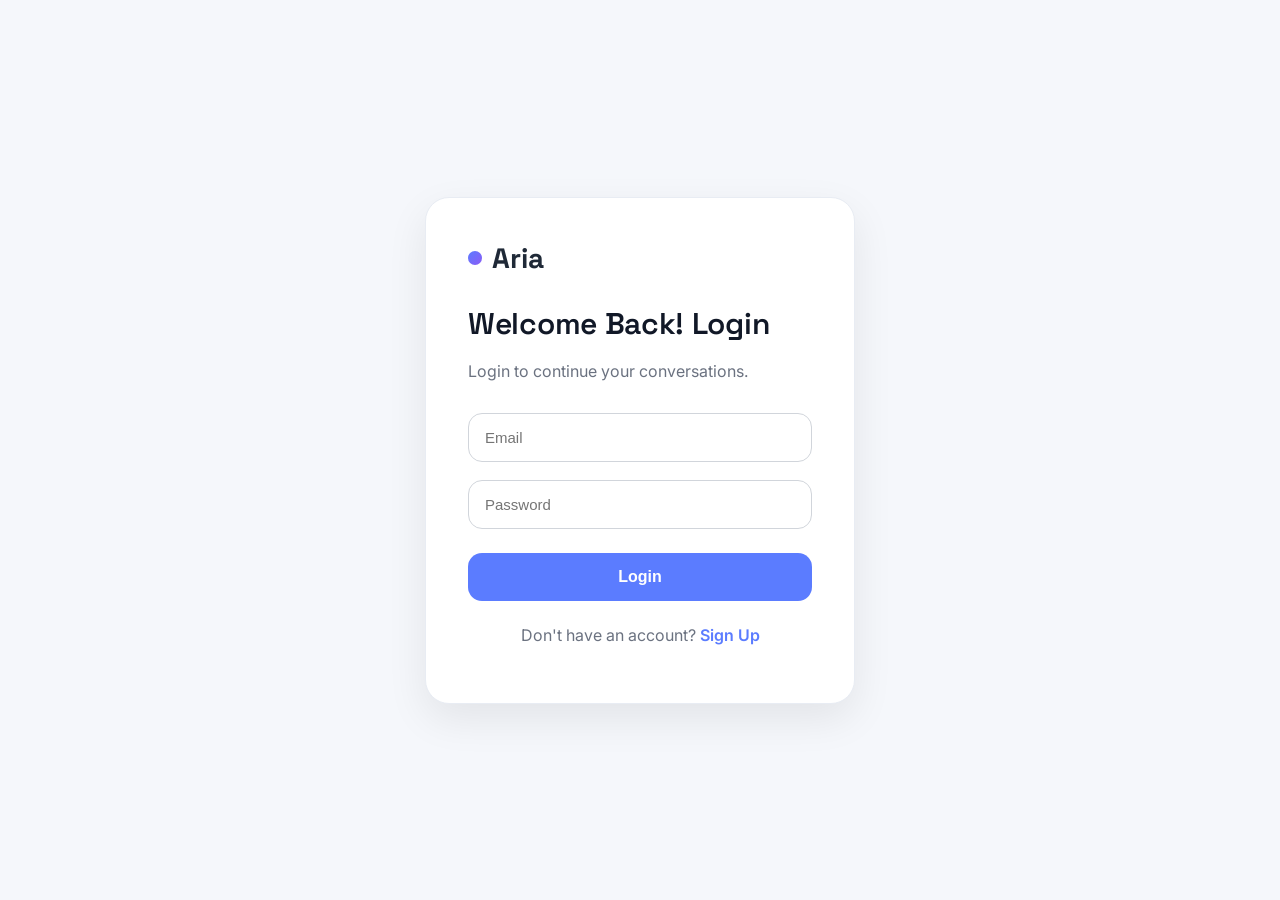
==== frontend/login.html @ 50d0b76b "Initial commit - Aria AI Chatbot" ====
<!DOCTYPE html>
<html lang="en">
<head>
    <meta charset="UTF-8">
    <meta name="viewport" content="width=device-width, initial-scale=1.0">
    <title>Aria - Login</title>

    <link rel="preconnect" href="https://fonts.googleapis.com">
    <link href="https://fonts.googleapis.com/css2?family=Fraunces:opsz,wght@9..144,500;9..144,600&family=Space+Grotesk:wght@500;600;700&family=Inter:wght@400;500;600&display=swap" rel="stylesheet">

    <link rel="stylesheet" href="style.css">
</head>

<body>

<div class="auth-page">

    <div class="auth-card">

        <div class="logo">
            <div class="mark"></div>
            <span>Aria</span>
        </div>

        <h1>Welcome Back! Login</h1>

        <p class="subtitle">
            Login to continue your conversations.
        </p>

        <form id="loginForm">

            <input
                type="email"
                id="email"
                placeholder="Email"
                required
            >

            <input
                type="password"
                id="password"
                placeholder="Password"
                required
            >

            <button
                type="submit"
                id="loginBtn"
                class="auth-btn"
            >
                Login
            </button>

        </form>

        <p class="auth-switch">

            Don't have an account?

            <a href="signup.html">
                Sign Up
            </a>

        </p>

    </div>

</div>

<script src="login.js"></script>

</body>
</html>
---- frontend/style.css ----
:root{
  --bg: #FAFAF6;
  --panel: #F1EFE7;
  --ink: #201F1C;
  --ink-soft: #6B6A63;
  --accent: #4A3AFF;
  --accent-soft: #ECE9FF;
  --sage: #7C9473;
  --border: #E4E1D6;
  --white: #FFFFFF;
  --radius-lg: 20px;
  --radius-md: 14px;
  --radius-sm: 9px;
  --shadow: 0 1px 2px rgba(32,31,28,0.04), 0 8px 24px rgba(32,31,28,0.06);
}
*{ box-sizing: border-box; }
html,body{ margin:0; height:100%; }
body{
  font-family:'Inter', sans-serif;
  background: var(--bg);
  color: var(--ink);
  -webkit-font-smoothing: antialiased;
}
.display{ font-family:'Fraunces', serif; }
.mono{ font-family:'JetBrains Mono', monospace; }

/* ================= AUTH SCREEN (shared by login.html & signup.html) ================= */
.auth-screen{
  height:100vh; width:100vw;
  display:flex; align-items:center; justify-content:center;
  position:relative; overflow:hidden;
}
.auth-screen::before{
  content:"";
  position:absolute; inset:0;
  background:
    radial-gradient(600px 400px at 12% 15%, var(--accent-soft) 0%, transparent 60%),
    radial-gradient(500px 350px at 90% 85%, #EAF1E6 0%, transparent 60%);
  z-index:0;
}
.auth-card{
  position:relative; z-index:1;
  width: 400px; max-width: 90vw;
  background: var(--white);
  border:1px solid var(--border);
  border-radius: var(--radius-lg);
  box-shadow: var(--shadow);
  padding: 40px 36px 32px;
}
.auth-brand{
  display:flex; align-items:center; gap:10px; margin-bottom: 28px;
}
.auth-brand .mark{
  width:32px; height:32px; border-radius:9px;
  background: linear-gradient(135deg, var(--accent), #7C6CFF);
  position:relative; flex-shrink:0;
}
.auth-brand .mark::after{
  content:"";
  position:absolute; inset:9px;
  border-radius:3px;
  background: var(--white);
  opacity:0.9;
}
.auth-brand span{ font-family:'Space Grotesk', sans-serif; font-weight:600; font-size:18px; letter-spacing:-0.01em; }

.auth-tabs{
  display:flex; background: var(--panel); border-radius: 999px; padding:4px; margin-bottom:26px;
}
.auth-tabs a{
  flex:1; text-align:center; text-decoration:none; padding:9px 0;
  font-family:'Inter'; font-weight:600; font-size:13.5px; color: var(--ink-soft);
  border-radius:999px; transition: all .2s ease;
}
.auth-tabs a.active{ background: var(--white); color: var(--ink); box-shadow: var(--shadow); }

.auth-card h1{
  font-size:22px; margin:0 0 6px; font-weight:600; letter-spacing:-0.01em;
}
.auth-card p.sub{ margin:0 0 24px; color:var(--ink-soft); font-size:13.5px; }

.field{ margin-bottom:16px; }
.field label{ display:block; font-size:12.5px; font-weight:600; color: var(--ink-soft); margin-bottom:6px; }
.field input{
  width:100%; padding:11px 13px; border-radius: var(--radius-sm);
  border:1px solid var(--border); background: var(--bg);
  font-family:'Inter'; font-size:14px; color:var(--ink); outline:none;
  transition: border-color .15s ease, box-shadow .15s ease;
}
.field input:focus{ border-color: var(--accent); box-shadow: 0 0 0 3px var(--accent-soft); background:var(--white); }
.field .error-text{ display:none; color:#C0392B; font-size:12px; margin-top:5px; }

.btn-primary{
  width:100%; padding:12px; border:none; border-radius: var(--radius-sm);
  background: var(--ink); color: var(--white); font-weight:600; font-size:14px;
  cursor:pointer; margin-top:6px; transition: background .15s ease, transform .1s ease;
  font-family:'Inter';
}
.btn-primary:hover{ background: var(--accent); }
.btn-primary:active{ transform: scale(0.98); }

.divider{ display:flex; align-items:center; gap:10px; margin:20px 0 16px; color:var(--ink-soft); font-size:12px; }
.divider::before, .divider::after{ content:""; flex:1; height:1px; background:var(--border); }

.btn-google{
  width:100%; display:flex; align-items:center; justify-content:center; gap:9px;
  padding:11px; border-radius:var(--radius-sm); border:1px solid var(--border);
  background:var(--white); font-family:'Inter'; font-weight:500; font-size:13.5px;
  color:var(--ink); cursor:pointer;
}
.btn-google:hover{ background:var(--panel); }

/* ================= CHAT SCREEN (chat_interface.html) ================= */
.chat-screen{ height:100vh; width:100vw; display:flex; }

.sidebar{
  width:272px; flex-shrink:0; background: var(--panel);
  border-right:1px solid var(--border);
  display:flex; flex-direction:column; padding:16px 12px;
}
.sidebar-brand{
  display:flex; align-items:center; gap:9px; padding:6px 8px 18px;
}
.sidebar-brand .mark{
  width:26px; height:26px; border-radius:7px;
  background: linear-gradient(135deg, var(--accent), #7C6CFF); position:relative; flex-shrink:0;
}
.sidebar-brand .mark::after{ content:""; position:absolute; inset:7px; border-radius:2px; background:var(--white); opacity:.9; }
.sidebar-brand span{ font-family:'Space Grotesk'; font-weight:600; font-size:15.5px; }

.new-chat-btn{
  display:flex; align-items:center; gap:8px; justify-content:center;
  width:100%; padding:10px; border-radius: var(--radius-sm);
  border:1px solid var(--border); background: var(--white);
  font-family:'Inter'; font-weight:600; font-size:13.5px; color:var(--ink);
  cursor:pointer; margin-bottom:18px; transition: border-color .15s ease, background .15s ease;
}
.new-chat-btn:hover{ border-color: var(--accent); color:var(--accent); }

.history-group-label{
  font-size:11px; font-weight:600; text-transform:uppercase; letter-spacing:.06em;
  color: var(--ink-soft); padding: 12px 8px 6px;
}
.history-list{ overflow-y:auto; flex:1; }
.history-item{
  display:flex; align-items:center; gap:8px;
  padding:9px 10px; border-radius: var(--radius-sm);
  font-size:13.5px; color: var(--ink); cursor:pointer;
  white-space:nowrap; overflow:hidden; text-overflow:ellipsis;
  transition: background .15s ease;
  margin-bottom:2px;
}
.history-item:hover{ background: rgba(0,0,0,0.04); }
.history-item.active{ background: var(--accent-soft); color: var(--accent); font-weight:500; }

.sidebar-footer{
  border-top:1px solid var(--border); padding-top:12px; margin-top:8px;
  display:flex; align-items:center; gap:10px; padding-left:8px;
}
.avatar{
  width:30px; height:30px; border-radius:50%; background: var(--sage);
  color:var(--white); font-weight:600; font-size:12.5px;
  display:flex; align-items:center; justify-content:center; flex-shrink:0;
}
.sidebar-footer .name{ font-size:13px; font-weight:600; }
.sidebar-footer .email{ font-size:11.5px; color:var(--ink-soft); }
.logout-link{ margin-left:auto; font-size:12px; color:var(--ink-soft); cursor:pointer; text-decoration:underline; background:none; border:none; font-family:'Inter'; }
.logout-link:hover{ color:var(--accent); }

.chat-main{ flex:1; display:flex; flex-direction:column; background: var(--bg); min-width:0; }
.chat-topbar{
  height:56px; flex-shrink:0; display:flex; align-items:center; padding:0 24px;
  border-bottom:1px solid var(--border); font-weight:600; font-size:14.5px;
}
.chat-messages{
  flex:1; overflow-y:auto; padding: 28px 0;
  display:flex; flex-direction:column; gap:20px;
}
.msg-row{ display:flex; padding:0 8%; }
.msg-row.user{ justify-content:flex-end; }
.msg-row.ai{ justify-content:flex-start; }
.bubble{
  max-width:70%; padding:12px 16px; font-size:14.5px; line-height:1.55;
}
.bubble.user{
  background: var(--ink); color:var(--white);
  border-radius: 16px 16px 4px 16px;
}
.bubble.ai{
  background: transparent; color: var(--ink);
  padding-left:0; padding-right:0;
}
.ai-label{ font-size:11px; color:var(--ink-soft); margin-bottom:4px; font-weight:600; text-transform:uppercase; letter-spacing:.05em; }

.composer{
  padding: 18px 8% 26px; flex-shrink:0;
}
.composer-inner{
  display:flex; align-items:flex-end; gap:8px;
  background: var(--white); border:1px solid var(--border);
  border-radius: 22px; padding: 8px 8px 8px 18px;
  box-shadow: var(--shadow);
}
.composer-inner textarea{
  flex:1; border:none; outline:none; resize:none; background:transparent;
  font-family:'Inter'; font-size:14.5px; color:var(--ink); max-height:120px; padding:8px 0;
}
.send-btn{
  width:38px; height:38px; border-radius:50%; border:none; flex-shrink:0;
  background: var(--ink); color:var(--white); cursor:pointer;
  display:flex; align-items:center; justify-content:center;
  transition: background .15s ease;
}
.send-btn:hover{ background: var(--accent); }
.composer-hint{ text-align:center; font-size:11px; color:var(--ink-soft); margin-top:10px; }

.typing-dots{ display:flex; gap:4px; padding:4px 0; }
.typing-dots span{
  width:6px; height:6px; border-radius:50%; background: var(--ink-soft);
  animation: pulse 1.2s infinite ease-in-out;
}
.typing-dots span:nth-child(2){ animation-delay:.15s; }
.typing-dots span:nth-child(3){ animation-delay:.3s; }
@keyframes pulse{ 0%,60%,100%{ opacity:.3; transform:scale(0.85);} 30%{ opacity:1; transform:scale(1);} }

@media (max-width: 720px){
  .sidebar{ display:none; }
  .msg-row{ padding:0 4%; }
  .composer{ padding:14px 4% 20px; }
}


/* ==========================================================
   AUTHENTICATION PAGES (LIGHT THEME)
========================================================== */

.auth-page{
    min-height:100vh;
    display:flex;
    justify-content:center;
    align-items:center;
    padding:40px;
    background:#f5f7fb;
    font-family:"Inter",sans-serif;
}

.auth-card{
    width:100%;
    max-width:430px;
    background:#ffffff;
    border-radius:24px;
    padding:42px;
    box-shadow:0 15px 40px rgba(0,0,0,.08);
    border:1px solid #e8ecf3;
}

.logo{
    display:flex;
    align-items:center;
    gap:10px;
    margin-bottom:28px;
    font-family:"Space Grotesk",sans-serif;
    font-size:28px;
    font-weight:700;
    color:#1f2937;
}

.logo .mark{
    width:14px;
    height:14px;
    border-radius:50%;
    background:linear-gradient(135deg,#5b7cff,#8b5cf6);
}

.auth-card h1{
    font-size:30px;
    color:#111827;
    margin-bottom:8px;
    font-family:"Space Grotesk",sans-serif;
}

.subtitle{
    color:#6b7280;
    margin-bottom:30px;
    line-height:1.5;
}

.auth-card form{
    display:flex;
    flex-direction:column;
    gap:18px;
}

.auth-card input{
    width:100%;
    padding:15px 16px;
    font-size:15px;
    border:1px solid #d1d5db;
    border-radius:14px;
    outline:none;
    transition:.25s;
    background:white;
    box-sizing:border-box;
}

.auth-card input:focus{
    border-color:#5b7cff;
    box-shadow:0 0 0 4px rgba(91,124,255,.12);
}

.auth-btn{
    margin-top:6px;
    border:none;
    border-radius:14px;
    padding:15px;
    background:#5b7cff;
    color:white;
    font-size:16px;
    font-weight:600;
    cursor:pointer;
    transition:.25s;
}

.auth-btn:hover{
    background:#496cf4;
    transform:translateY(-1px);
}

.auth-switch{
    margin-top:24px;
    text-align:center;
    color:#6b7280;
}

.auth-switch a{
    color:#5b7cff;
    text-decoration:none;
    font-weight:600;
}

.auth-switch a:hover{
    text-decoration:underline;
}


.history-item{

    display:flex;

    justify-content:space-between;

    align-items:center;

}

.delete-btn{

    border:none;

    background:none;

    color:#999;

    cursor:pointer;

    font-size:18px;

    display:none;

}

.history-item:hover .delete-btn{

    display:block;

}

.delete-btn:hover{

    color:red;

}
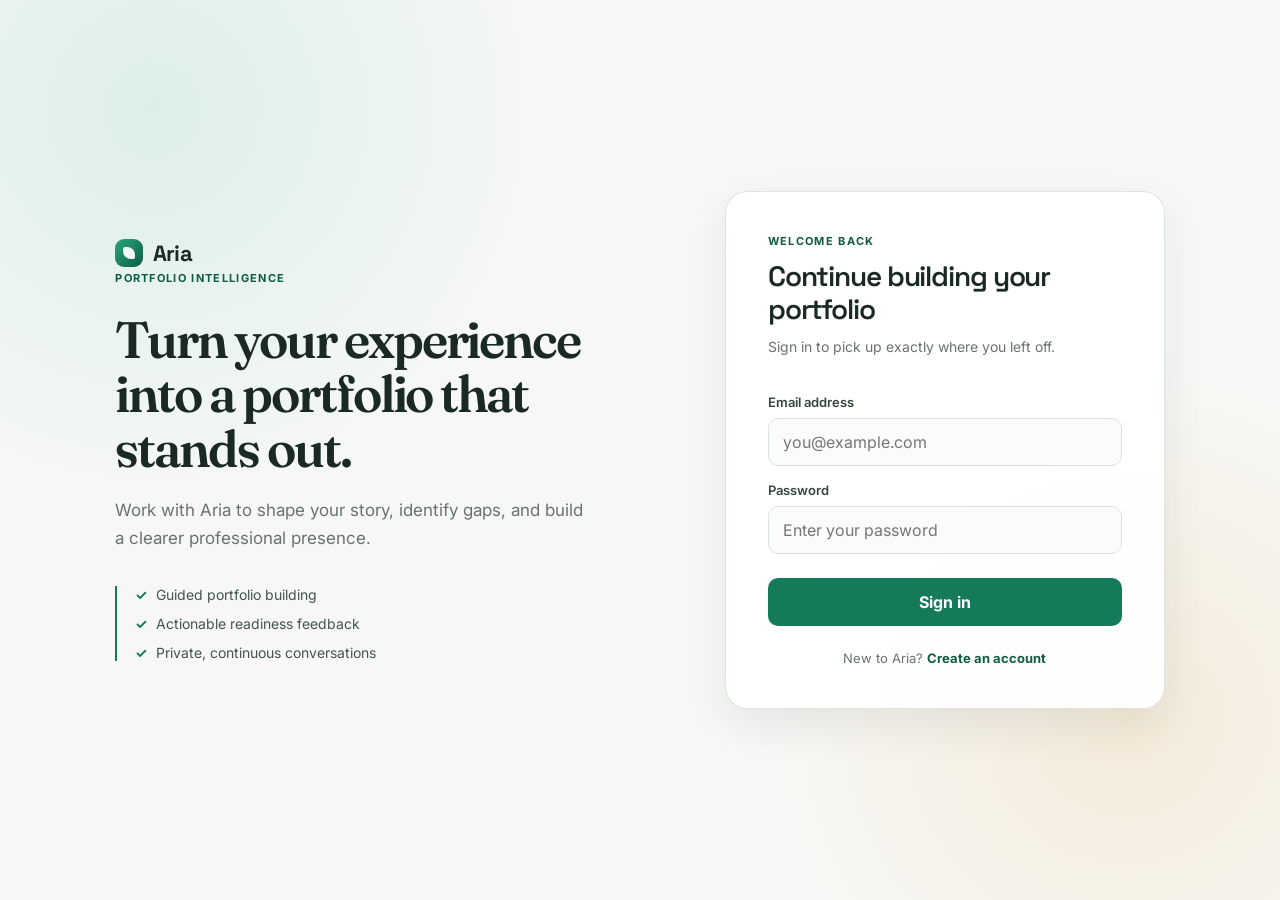
==== commit 993b7eec: "feat: establish portfolio assistant foundation" ====
--- a/frontend/login.html
+++ b/frontend/login.html
@@ -3,7 +3,7 @@
 <head>
     <meta charset="UTF-8">
     <meta name="viewport" content="width=device-width, initial-scale=1.0">
-    <title>Aria - Login</title>
+    <title>Aria — Portfolio Assistant</title>
 
     <link rel="preconnect" href="https://fonts.googleapis.com">
     <link href="https://fonts.googleapis.com/css2?family=Fraunces:opsz,wght@9..144,500;9..144,600&family=Space+Grotesk:wght@500;600;700&family=Inter:wght@400;500;600&display=swap" rel="stylesheet">
@@ -13,62 +13,47 @@
 
 <body>
 
-<div class="auth-page">
-
-    <div class="auth-card">
-
-        <div class="logo">
-            <div class="mark"></div>
-            <span>Aria</span>
-        </div>
-
-        <h1>Welcome Back! Login</h1>
-
-        <p class="subtitle">
-            Login to continue your conversations.
-        </p>
+<main class="auth-page">
+    <section class="auth-intro" aria-label="About Aria">
+        <a class="brand" href="login.html" aria-label="Aria home"><span class="mark" aria-hidden="true"></span><span>Aria</span></a>
+        <p class="eyebrow">Portfolio intelligence</p>
+        <h1>Turn your experience into a portfolio that stands out.</h1>
+        <p class="intro-copy">Work with Aria to shape your story, identify gaps, and build a clearer professional presence.</p>
+        <div class="intro-points" aria-label="Aria features"><span>Guided portfolio building</span><span>Actionable readiness feedback</span><span>Private, continuous conversations</span></div>
+    </section>
+    <section class="auth-card" aria-labelledby="login-heading">
+        <a class="brand auth-brand" href="login.html" aria-label="Aria home"><span class="mark" aria-hidden="true"></span><span>Aria</span></a>
+        <p class="eyebrow">Welcome back</p>
+        <h2 id="login-heading">Continue building your portfolio</h2>
+        <p class="subtitle">Sign in to pick up exactly where you left off.</p>
 
         <form id="loginForm">
 
-            <input
-                type="email"
-                id="email"
-                placeholder="Email"
-                required
-            >
-
-            <input
-                type="password"
-                id="password"
-                placeholder="Password"
-                required
-            >
+            <label for="email">Email address</label>
+            <input type="email" id="email" placeholder="you@example.com" autocomplete="email" required>
+            <label for="password">Password</label>
+            <input type="password" id="password" placeholder="Enter your password" autocomplete="current-password" required>
 
             <button
                 type="submit"
                 id="loginBtn"
                 class="auth-btn"
             >
-                Login
+                Sign in
             </button>
 
         </form>
 
         <p class="auth-switch">
 
-            Don't have an account?
-
-            <a href="signup.html">
-                Sign Up
-            </a>
+            New to Aria? <a href="signup.html">Create an account</a>
 
         </p>
 
-    </div>
-
-</div>
+    </section>
+</main>
 
 <script src="login.js"></script>
 
 </body>
-</html>+</html>
--- a/frontend/style.css
+++ b/frontend/style.css
@@ -1,382 +1,10 @@
-:root{
-  --bg: #FAFAF6;
-  --panel: #F1EFE7;
-  --ink: #201F1C;
-  --ink-soft: #6B6A63;
-  --accent: #4A3AFF;
-  --accent-soft: #ECE9FF;
-  --sage: #7C9473;
-  --border: #E4E1D6;
-  --white: #FFFFFF;
-  --radius-lg: 20px;
-  --radius-md: 14px;
-  --radius-sm: 9px;
-  --shadow: 0 1px 2px rgba(32,31,28,0.04), 0 8px 24px rgba(32,31,28,0.06);
-}
-*{ box-sizing: border-box; }
-html,body{ margin:0; height:100%; }
-body{
-  font-family:'Inter', sans-serif;
-  background: var(--bg);
-  color: var(--ink);
-  -webkit-font-smoothing: antialiased;
-}
-.display{ font-family:'Fraunces', serif; }
-.mono{ font-family:'JetBrains Mono', monospace; }
+:root { --bg:#f7f8f6; --panel:#eff2ed; --surface:#fff; --ink:#1b2923; --muted:#68736d; --line:#dbe2dc; --brand:#157a5a; --brand-dark:#0d5c43; --brand-soft:#dff4e9; --shadow:0 16px 40px rgba(20,43,32,.08); }
+* { box-sizing:border-box; } html,body { min-height:100%; margin:0; } body { background:var(--bg); color:var(--ink); font-family:Inter,sans-serif; -webkit-font-smoothing:antialiased; } button,input,textarea { font:inherit; }
+.brand { align-items:center; color:var(--ink); display:inline-flex; font:700 22px 'Space Grotesk',sans-serif; gap:10px; letter-spacing:-.04em; text-decoration:none; }.mark { background:linear-gradient(135deg,#2aa77d,var(--brand-dark)); border-radius:9px; display:inline-block; height:28px; position:relative; width:28px; }.mark::after { background:#fff; border-radius:2px 8px 2px 8px; content:''; inset:8px; opacity:.95; position:absolute; }.eyebrow { color:var(--brand-dark); font-size:11px; font-weight:700; letter-spacing:.12em; margin:0 0 12px; text-transform:uppercase; }
 
-/* ================= AUTH SCREEN (shared by login.html & signup.html) ================= */
-.auth-screen{
-  height:100vh; width:100vw;
-  display:flex; align-items:center; justify-content:center;
-  position:relative; overflow:hidden;
-}
-.auth-screen::before{
-  content:"";
-  position:absolute; inset:0;
-  background:
-    radial-gradient(600px 400px at 12% 15%, var(--accent-soft) 0%, transparent 60%),
-    radial-gradient(500px 350px at 90% 85%, #EAF1E6 0%, transparent 60%);
-  z-index:0;
-}
-.auth-card{
-  position:relative; z-index:1;
-  width: 400px; max-width: 90vw;
-  background: var(--white);
-  border:1px solid var(--border);
-  border-radius: var(--radius-lg);
-  box-shadow: var(--shadow);
-  padding: 40px 36px 32px;
-}
-.auth-brand{
-  display:flex; align-items:center; gap:10px; margin-bottom: 28px;
-}
-.auth-brand .mark{
-  width:32px; height:32px; border-radius:9px;
-  background: linear-gradient(135deg, var(--accent), #7C6CFF);
-  position:relative; flex-shrink:0;
-}
-.auth-brand .mark::after{
-  content:"";
-  position:absolute; inset:9px;
-  border-radius:3px;
-  background: var(--white);
-  opacity:0.9;
-}
-.auth-brand span{ font-family:'Space Grotesk', sans-serif; font-weight:600; font-size:18px; letter-spacing:-0.01em; }
+/* Authentication */
+.auth-page { align-items:center; background:radial-gradient(circle at 12% 12%,#dcefe6 0,transparent 30%),radial-gradient(circle at 88% 80%,#f4ead9 0,transparent 28%),var(--bg); display:grid; gap:clamp(48px,10vw,150px); grid-template-columns:minmax(280px,500px) minmax(360px,440px); min-height:100vh; padding:48px clamp(24px,9vw,150px); }.auth-intro h1 { font:600 clamp(38px,4vw,58px)/1.06 Fraunces,serif; letter-spacing:-.04em; margin:28px 0 20px; }.intro-copy { color:var(--muted); font-size:17px; line-height:1.65; margin:0; max-width:490px; }.intro-points { border-left:2px solid var(--brand); display:grid; gap:12px; margin-top:34px; padding-left:18px; }.intro-points span { color:#43554b; font-size:14px; }.intro-points span::before { color:var(--brand); content:'✓'; font-weight:700; margin-right:9px; }.auth-card { background:rgba(255,255,255,.92); border:1px solid rgba(219,226,220,.9); border-radius:22px; box-shadow:var(--shadow); padding:42px; }.auth-brand { display:none; }.auth-card h2 { font:600 28px/1.18 'Space Grotesk',sans-serif; letter-spacing:-.04em; margin:0 0 10px; }.subtitle { color:var(--muted); font-size:14px; line-height:1.6; margin:0 0 28px; }.auth-card form { display:grid; gap:8px; }.auth-card label { color:#34463b; font-size:13px; font-weight:600; margin-top:8px; }.auth-card input { background:#fbfcfa; border:1px solid var(--line); border-radius:10px; color:var(--ink); padding:13px 14px; transition:border-color .15s,box-shadow .15s; }.auth-card input:focus { border-color:var(--brand); box-shadow:0 0 0 4px var(--brand-soft); outline:none; }.auth-btn { background:var(--brand); border:0; border-radius:10px; color:#fff; cursor:pointer; font-weight:700; margin-top:16px; padding:14px; transition:background .15s,transform .15s; }.auth-btn:hover { background:var(--brand-dark); transform:translateY(-1px); }.auth-btn:disabled { cursor:wait; opacity:.7; transform:none; }.auth-switch { color:var(--muted); font-size:13px; margin:24px 0 0; text-align:center; }.auth-switch a { color:var(--brand-dark); font-weight:700; text-decoration:none; }.auth-switch a:hover { text-decoration:underline; }
 
-.auth-tabs{
-  display:flex; background: var(--panel); border-radius: 999px; padding:4px; margin-bottom:26px;
-}
-.auth-tabs a{
-  flex:1; text-align:center; text-decoration:none; padding:9px 0;
-  font-family:'Inter'; font-weight:600; font-size:13.5px; color: var(--ink-soft);
-  border-radius:999px; transition: all .2s ease;
-}
-.auth-tabs a.active{ background: var(--white); color: var(--ink); box-shadow: var(--shadow); }
-
-.auth-card h1{
-  font-size:22px; margin:0 0 6px; font-weight:600; letter-spacing:-0.01em;
-}
-.auth-card p.sub{ margin:0 0 24px; color:var(--ink-soft); font-size:13.5px; }
-
-.field{ margin-bottom:16px; }
-.field label{ display:block; font-size:12.5px; font-weight:600; color: var(--ink-soft); margin-bottom:6px; }
-.field input{
-  width:100%; padding:11px 13px; border-radius: var(--radius-sm);
-  border:1px solid var(--border); background: var(--bg);
-  font-family:'Inter'; font-size:14px; color:var(--ink); outline:none;
-  transition: border-color .15s ease, box-shadow .15s ease;
-}
-.field input:focus{ border-color: var(--accent); box-shadow: 0 0 0 3px var(--accent-soft); background:var(--white); }
-.field .error-text{ display:none; color:#C0392B; font-size:12px; margin-top:5px; }
-
-.btn-primary{
-  width:100%; padding:12px; border:none; border-radius: var(--radius-sm);
-  background: var(--ink); color: var(--white); font-weight:600; font-size:14px;
-  cursor:pointer; margin-top:6px; transition: background .15s ease, transform .1s ease;
-  font-family:'Inter';
-}
-.btn-primary:hover{ background: var(--accent); }
-.btn-primary:active{ transform: scale(0.98); }
-
-.divider{ display:flex; align-items:center; gap:10px; margin:20px 0 16px; color:var(--ink-soft); font-size:12px; }
-.divider::before, .divider::after{ content:""; flex:1; height:1px; background:var(--border); }
-
-.btn-google{
-  width:100%; display:flex; align-items:center; justify-content:center; gap:9px;
-  padding:11px; border-radius:var(--radius-sm); border:1px solid var(--border);
-  background:var(--white); font-family:'Inter'; font-weight:500; font-size:13.5px;
-  color:var(--ink); cursor:pointer;
-}
-.btn-google:hover{ background:var(--panel); }
-
-/* ================= CHAT SCREEN (chat_interface.html) ================= */
-.chat-screen{ height:100vh; width:100vw; display:flex; }
-
-.sidebar{
-  width:272px; flex-shrink:0; background: var(--panel);
-  border-right:1px solid var(--border);
-  display:flex; flex-direction:column; padding:16px 12px;
-}
-.sidebar-brand{
-  display:flex; align-items:center; gap:9px; padding:6px 8px 18px;
-}
-.sidebar-brand .mark{
-  width:26px; height:26px; border-radius:7px;
-  background: linear-gradient(135deg, var(--accent), #7C6CFF); position:relative; flex-shrink:0;
-}
-.sidebar-brand .mark::after{ content:""; position:absolute; inset:7px; border-radius:2px; background:var(--white); opacity:.9; }
-.sidebar-brand span{ font-family:'Space Grotesk'; font-weight:600; font-size:15.5px; }
-
-.new-chat-btn{
-  display:flex; align-items:center; gap:8px; justify-content:center;
-  width:100%; padding:10px; border-radius: var(--radius-sm);
-  border:1px solid var(--border); background: var(--white);
-  font-family:'Inter'; font-weight:600; font-size:13.5px; color:var(--ink);
-  cursor:pointer; margin-bottom:18px; transition: border-color .15s ease, background .15s ease;
-}
-.new-chat-btn:hover{ border-color: var(--accent); color:var(--accent); }
-
-.history-group-label{
-  font-size:11px; font-weight:600; text-transform:uppercase; letter-spacing:.06em;
-  color: var(--ink-soft); padding: 12px 8px 6px;
-}
-.history-list{ overflow-y:auto; flex:1; }
-.history-item{
-  display:flex; align-items:center; gap:8px;
-  padding:9px 10px; border-radius: var(--radius-sm);
-  font-size:13.5px; color: var(--ink); cursor:pointer;
-  white-space:nowrap; overflow:hidden; text-overflow:ellipsis;
-  transition: background .15s ease;
-  margin-bottom:2px;
-}
-.history-item:hover{ background: rgba(0,0,0,0.04); }
-.history-item.active{ background: var(--accent-soft); color: var(--accent); font-weight:500; }
-
-.sidebar-footer{
-  border-top:1px solid var(--border); padding-top:12px; margin-top:8px;
-  display:flex; align-items:center; gap:10px; padding-left:8px;
-}
-.avatar{
-  width:30px; height:30px; border-radius:50%; background: var(--sage);
-  color:var(--white); font-weight:600; font-size:12.5px;
-  display:flex; align-items:center; justify-content:center; flex-shrink:0;
-}
-.sidebar-footer .name{ font-size:13px; font-weight:600; }
-.sidebar-footer .email{ font-size:11.5px; color:var(--ink-soft); }
-.logout-link{ margin-left:auto; font-size:12px; color:var(--ink-soft); cursor:pointer; text-decoration:underline; background:none; border:none; font-family:'Inter'; }
-.logout-link:hover{ color:var(--accent); }
-
-.chat-main{ flex:1; display:flex; flex-direction:column; background: var(--bg); min-width:0; }
-.chat-topbar{
-  height:56px; flex-shrink:0; display:flex; align-items:center; padding:0 24px;
-  border-bottom:1px solid var(--border); font-weight:600; font-size:14.5px;
-}
-.chat-messages{
-  flex:1; overflow-y:auto; padding: 28px 0;
-  display:flex; flex-direction:column; gap:20px;
-}
-.msg-row{ display:flex; padding:0 8%; }
-.msg-row.user{ justify-content:flex-end; }
-.msg-row.ai{ justify-content:flex-start; }
-.bubble{
-  max-width:70%; padding:12px 16px; font-size:14.5px; line-height:1.55;
-}
-.bubble.user{
-  background: var(--ink); color:var(--white);
-  border-radius: 16px 16px 4px 16px;
-}
-.bubble.ai{
-  background: transparent; color: var(--ink);
-  padding-left:0; padding-right:0;
-}
-.ai-label{ font-size:11px; color:var(--ink-soft); margin-bottom:4px; font-weight:600; text-transform:uppercase; letter-spacing:.05em; }
-
-.composer{
-  padding: 18px 8% 26px; flex-shrink:0;
-}
-.composer-inner{
-  display:flex; align-items:flex-end; gap:8px;
-  background: var(--white); border:1px solid var(--border);
-  border-radius: 22px; padding: 8px 8px 8px 18px;
-  box-shadow: var(--shadow);
-}
-.composer-inner textarea{
-  flex:1; border:none; outline:none; resize:none; background:transparent;
-  font-family:'Inter'; font-size:14.5px; color:var(--ink); max-height:120px; padding:8px 0;
-}
-.send-btn{
-  width:38px; height:38px; border-radius:50%; border:none; flex-shrink:0;
-  background: var(--ink); color:var(--white); cursor:pointer;
-  display:flex; align-items:center; justify-content:center;
-  transition: background .15s ease;
-}
-.send-btn:hover{ background: var(--accent); }
-.composer-hint{ text-align:center; font-size:11px; color:var(--ink-soft); margin-top:10px; }
-
-.typing-dots{ display:flex; gap:4px; padding:4px 0; }
-.typing-dots span{
-  width:6px; height:6px; border-radius:50%; background: var(--ink-soft);
-  animation: pulse 1.2s infinite ease-in-out;
-}
-.typing-dots span:nth-child(2){ animation-delay:.15s; }
-.typing-dots span:nth-child(3){ animation-delay:.3s; }
-@keyframes pulse{ 0%,60%,100%{ opacity:.3; transform:scale(0.85);} 30%{ opacity:1; transform:scale(1);} }
-
-@media (max-width: 720px){
-  .sidebar{ display:none; }
-  .msg-row{ padding:0 4%; }
-  .composer{ padding:14px 4% 20px; }
-}
-
-
-/* ==========================================================
-   AUTHENTICATION PAGES (LIGHT THEME)
-========================================================== */
-
-.auth-page{
-    min-height:100vh;
-    display:flex;
-    justify-content:center;
-    align-items:center;
-    padding:40px;
-    background:#f5f7fb;
-    font-family:"Inter",sans-serif;
-}
-
-.auth-card{
-    width:100%;
-    max-width:430px;
-    background:#ffffff;
-    border-radius:24px;
-    padding:42px;
-    box-shadow:0 15px 40px rgba(0,0,0,.08);
-    border:1px solid #e8ecf3;
-}
-
-.logo{
-    display:flex;
-    align-items:center;
-    gap:10px;
-    margin-bottom:28px;
-    font-family:"Space Grotesk",sans-serif;
-    font-size:28px;
-    font-weight:700;
-    color:#1f2937;
-}
-
-.logo .mark{
-    width:14px;
-    height:14px;
-    border-radius:50%;
-    background:linear-gradient(135deg,#5b7cff,#8b5cf6);
-}
-
-.auth-card h1{
-    font-size:30px;
-    color:#111827;
-    margin-bottom:8px;
-    font-family:"Space Grotesk",sans-serif;
-}
-
-.subtitle{
-    color:#6b7280;
-    margin-bottom:30px;
-    line-height:1.5;
-}
-
-.auth-card form{
-    display:flex;
-    flex-direction:column;
-    gap:18px;
-}
-
-.auth-card input{
-    width:100%;
-    padding:15px 16px;
-    font-size:15px;
-    border:1px solid #d1d5db;
-    border-radius:14px;
-    outline:none;
-    transition:.25s;
-    background:white;
-    box-sizing:border-box;
-}
-
-.auth-card input:focus{
-    border-color:#5b7cff;
-    box-shadow:0 0 0 4px rgba(91,124,255,.12);
-}
-
-.auth-btn{
-    margin-top:6px;
-    border:none;
-    border-radius:14px;
-    padding:15px;
-    background:#5b7cff;
-    color:white;
-    font-size:16px;
-    font-weight:600;
-    cursor:pointer;
-    transition:.25s;
-}
-
-.auth-btn:hover{
-    background:#496cf4;
-    transform:translateY(-1px);
-}
-
-.auth-switch{
-    margin-top:24px;
-    text-align:center;
-    color:#6b7280;
-}
-
-.auth-switch a{
-    color:#5b7cff;
-    text-decoration:none;
-    font-weight:600;
-}
-
-.auth-switch a:hover{
-    text-decoration:underline;
-}
-
-
-.history-item{
-
-    display:flex;
-
-    justify-content:space-between;
-
-    align-items:center;
-
-}
-
-.delete-btn{
-
-    border:none;
-
-    background:none;
-
-    color:#999;
-
-    cursor:pointer;
-
-    font-size:18px;
-
-    display:none;
-
-}
-
-.history-item:hover .delete-btn{
-
-    display:block;
-
-}
-
-.delete-btn:hover{
-
-    color:red;
-
-}+/* Chat */
+.chat-screen { display:flex; height:100vh; }.sidebar { background:var(--panel); border-right:1px solid var(--line); display:flex; flex:0 0 278px; flex-direction:column; padding:18px 14px; }.sidebar-brand { align-items:center; display:flex; gap:8px; padding:4px 7px 23px; }.sidebar-brand .mark { height:26px; width:26px; }.sidebar-brand .mark::after { inset:7px; }.sidebar-brand > span:first-of-type { font:700 17px 'Space Grotesk',sans-serif; letter-spacing:-.04em; }.brand-tag { color:var(--muted); font-size:10px; margin-left:auto; text-transform:uppercase; }.new-chat-btn { align-items:center; background:var(--brand); border:0; border-radius:10px; color:#fff; cursor:pointer; display:flex; font-size:13px; font-weight:700; gap:8px; justify-content:center; margin-bottom:18px; padding:12px; }.new-chat-btn:hover,.send-btn:hover { background:var(--brand-dark); }.history-list { flex:1; overflow:auto; }.history-empty { color:var(--muted); font-size:12px; line-height:1.5; padding:13px 8px; }.history-item { align-items:center; border-radius:9px; color:#35443b; cursor:pointer; display:flex; font-size:13px; gap:8px; margin-bottom:3px; padding:10px; }.history-item:hover { background:rgba(21,122,90,.08); }.history-item.active { background:var(--brand-soft); color:var(--brand-dark); font-weight:700; }.conversation-title { overflow:hidden; text-overflow:ellipsis; white-space:nowrap; }.delete-btn { background:none; border:0; color:#789084; cursor:pointer; display:none; font-size:18px; margin-left:auto; }.history-item:hover .delete-btn { display:block; }.delete-btn:hover { color:#bb3e38; }.sidebar-footer { align-items:center; border-top:1px solid var(--line); display:flex; gap:10px; margin-top:10px; padding:15px 5px 2px; }.avatar { align-items:center; background:#275a49; border-radius:50%; color:#fff; display:flex; flex:0 0 32px; font-size:13px; font-weight:700; height:32px; justify-content:center; }.sidebar-footer .name { font-size:13px; font-weight:700; max-width:126px; overflow:hidden; text-overflow:ellipsis; white-space:nowrap; }.sidebar-footer .email { color:var(--muted); font-size:11px; max-width:126px; overflow:hidden; text-overflow:ellipsis; white-space:nowrap; }.logout-link { background:none; border:0; color:var(--muted); cursor:pointer; font-size:11px; margin-left:auto; padding:4px; }.logout-link:hover { color:var(--brand-dark); }.chat-main { background:var(--bg); display:flex; flex:1; flex-direction:column; min-width:0; }.chat-topbar { align-items:center; border-bottom:1px solid var(--line); display:flex; font-size:14px; font-weight:700; justify-content:space-between; min-height:62px; padding:0 clamp(20px,4vw,54px); }.context-status { align-items:center; color:var(--brand-dark); display:flex; font-size:11px; font-weight:600; gap:6px; }.context-status::before { background:var(--brand); border-radius:50%; content:''; height:7px; width:7px; }.chat-messages { display:flex; flex:1; flex-direction:column; gap:22px; overflow-y:auto; padding:38px 0; }.msg-row { display:flex; padding:0 max(6%,calc((100% - 860px)/2)); }.msg-row.user { justify-content:flex-end; }.bubble { font-size:14px; line-height:1.65; max-width:min(680px,78%); }.bubble.user { background:var(--ink); border-radius:16px 16px 4px 16px; color:#fff; padding:13px 17px; }.bubble.ai { padding:0; }.ai-label { color:var(--brand-dark); font-size:10px; font-weight:800; letter-spacing:.12em; margin-bottom:6px; text-transform:uppercase; }.composer { padding:18px max(6%,calc((100% - 860px)/2)) 25px; }.composer-inner { align-items:flex-end; background:var(--surface); border:1px solid var(--line); border-radius:15px; box-shadow:0 8px 28px rgba(20,43,32,.06); display:flex; gap:8px; padding:8px 9px 8px 15px; }.composer-inner textarea { background:transparent; border:0; color:var(--ink); flex:1; font-size:14px; line-height:1.5; max-height:130px; outline:0; padding:9px 0; resize:none; }.send-btn { align-items:center; background:var(--brand); border:0; border-radius:10px; cursor:pointer; display:flex; flex:0 0 40px; height:40px; justify-content:center; }.composer-hint { color:var(--muted); font-size:10px; margin-top:10px; text-align:center; }.typing-dots { display:flex; gap:4px; padding:7px 0; }.typing-dots span { animation:pulse 1.2s infinite ease-in-out; background:var(--brand); border-radius:50%; height:6px; width:6px; }.typing-dots span:nth-child(2) { animation-delay:.15s; }.typing-dots span:nth-child(3) { animation-delay:.3s; } @keyframes pulse { 0%,60%,100% { opacity:.3; transform:scale(.85); } 30% { opacity:1; transform:scale(1); } }
+@media (max-width:800px) { .auth-page { display:block; padding:30px 22px; }.auth-intro { display:none; }.auth-card { margin:5vh auto; max-width:440px; }.auth-brand { display:inline-flex; margin-bottom:32px; }.sidebar { display:none; }.msg-row { padding:0 24px; }.composer { padding:14px 24px 20px; } } @media (max-width:440px) { .auth-card { padding:30px 24px; }.chat-topbar { padding:0 20px; }.context-status { font-size:9px; }.bubble { max-width:88%; } }
